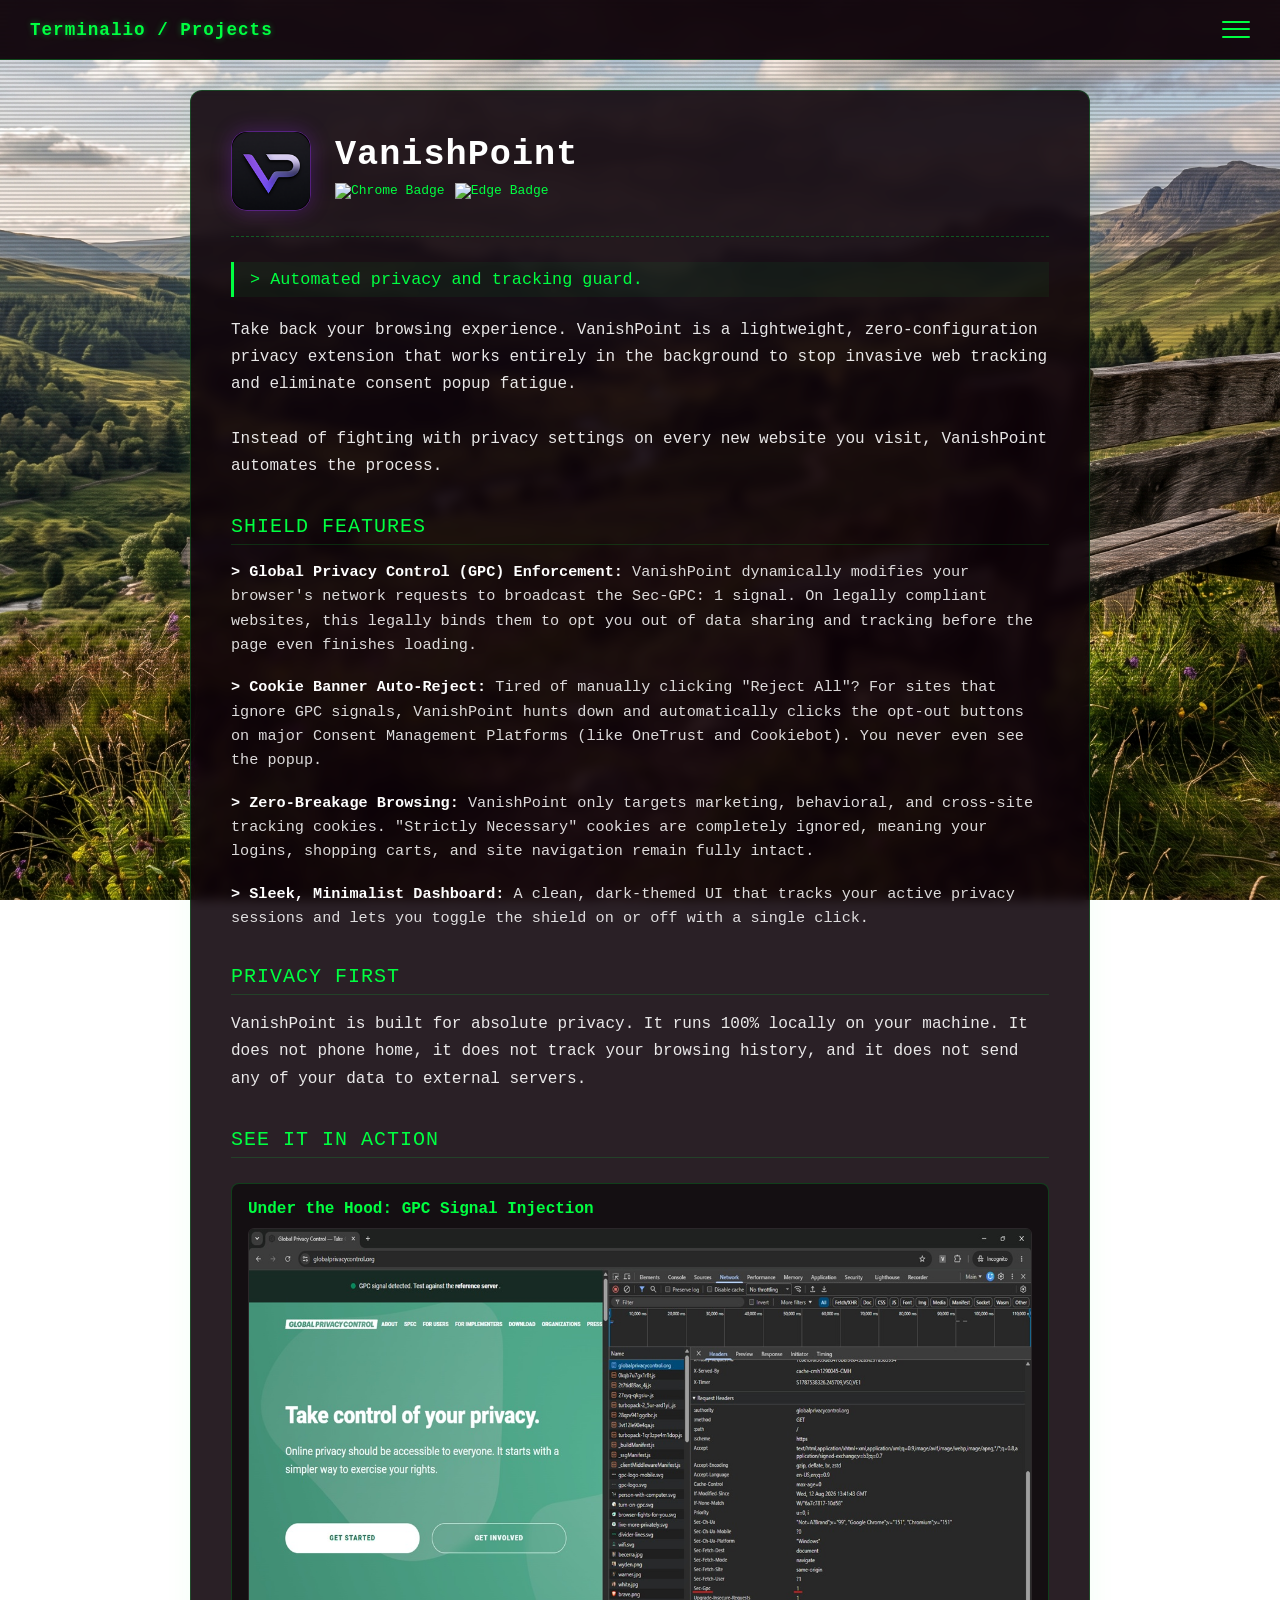
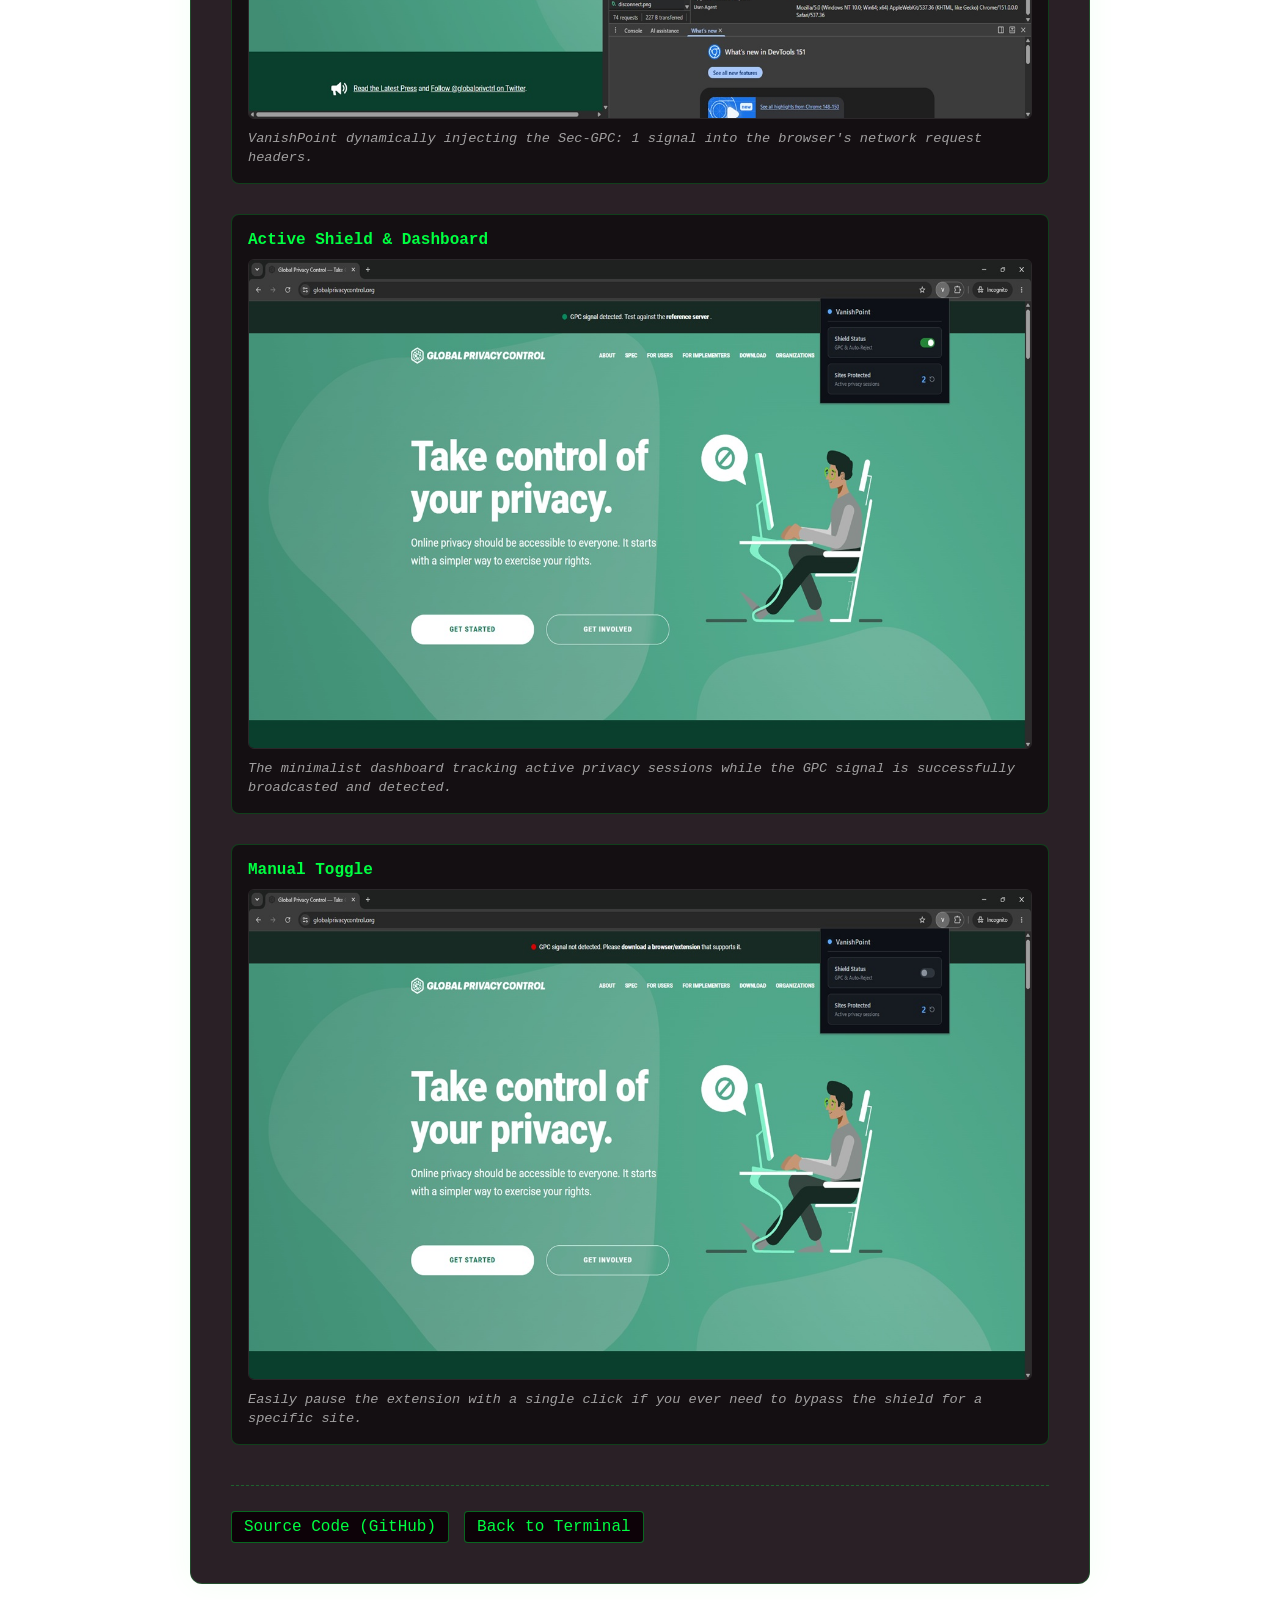
==== vanishpoint/index.html @ 239891b0 "Added new images and updated index.html and style.css for the vanish point project." ====
<!DOCTYPE html>
<html lang="en">
<head>
    <meta charset="UTF-8">
    <meta name="viewport" content="width=device-width, initial-scale=1.0">
    <title>VanishPoint — Terminalio</title>

    <link rel="icon" type="image/png" href="/assets/flavi.png"[cite: 1]>
    <link rel="stylesheet" href="/style.css">

    <style>
        body {
            display: flex;
            flex-direction: column;
            justify-content: flex-start;
            align-items: center;
            min-height: 100vh;
            padding-top: 90px;
            padding-bottom: 60px;
        }

        .showcase-container {
            max-width: 900px;
            width: 92%;
            background-color: rgba(13, 2, 8, 0.88);
            backdrop-filter: blur(6px);
            border: 1px solid rgba(0, 255, 65, 0.2);
            border-radius: 12px;
            padding: 40px;
            box-shadow: 0 0 30px rgba(0, 255, 65, 0.05);
            z-index: 10;
        }

        /* Header & Icon */
        .project-header {
            display: flex;
            align-items: center;
            gap: 24px;
            border-bottom: 1px dashed rgba(0, 255, 65, 0.3);
            padding-bottom: 25px;
            margin-bottom: 25px;
        }

        .project-icon {
            width: 80px;
            height: 80px;
            border-radius: 16px;
            border: 1px solid rgba(138, 43, 226, 0.5);
            box-shadow: 0 0 20px rgba(138, 43, 226, 0.3);
            flex-shrink: 0;
        }

        .project-meta {
            flex-grow: 1;
        }

        .project-title {
            margin: 0 0 8px 0;
            font-size: 2.2rem;
            color: #fff;
            letter-spacing: 1px;
        }

        .badges {
            display: flex;
            gap: 10px;
            flex-wrap: wrap;
            margin-top: 8px;
        }

        .badge-img {
            height: 24px;
        }

        /* Typography & Structure */
        .tagline-callout {
            border-left: 3px solid #00ff41;
            padding: 8px 16px;
            background: rgba(0, 255, 65, 0.05);
            color: #00ff41;
            font-size: 1.05rem;
            margin: 20px 0;
        }

        .lead-text {
            color: rgba(255, 255, 255, 0.9);
            font-size: 1rem;
            line-height: 1.7;
            margin-bottom: 30px;
        }

        .section-heading {
            color: #00ff41;
            font-size: 1.25rem;
            margin: 35px 0 15px 0;
            border-bottom: 1px solid rgba(0, 255, 65, 0.15);
            padding-bottom: 6px;
            text-transform: uppercase;
            letter-spacing: 1px;
        }

        .feature-item {
            margin-bottom: 18px;
            line-height: 1.6;
            color: rgba(255, 255, 255, 0.85);
            font-size: 0.95rem;
        }

        .feature-item strong {
            color: #fff;
        }

        /* Visual Screenshot Showcase */
        .showcase-gallery {
            display: flex;
            flex-direction: column;
            gap: 30px;
            margin-top: 25px;
        }

        .shot-card {
            background: rgba(0, 0, 0, 0.5);
            border: 1px solid rgba(0, 255, 65, 0.2);
            border-radius: 8px;
            padding: 16px;
            transition: border-color 0.2s;
        }

        .shot-card:hover {
            border-color: rgba(0, 255, 65, 0.5);
        }

        .shot-card h4 {
            margin: 0 0 10px 0;
            color: #00ff41;
            font-size: 1rem;
        }

        .shot-img-wrap {
            width: 100%;
            overflow: hidden;
            border-radius: 6px;
            border: 1px solid rgba(255, 255, 255, 0.1);
        }

        .shot-img-wrap img {
            width: 100%;
            height: auto;
            display: block;
        }

        .caption {
            font-size: 0.85rem;
            color: rgba(255, 255, 255, 0.6);
            margin-top: 10px;
            line-height: 1.4;
            font-style: italic;
        }

        /* Buttons & Actions */
        .action-row {
            display: flex;
            gap: 15px;
            margin-top: 40px;
            border-top: 1px dashed rgba(0, 255, 65, 0.3);
            padding-top: 25px;
        }

        .action-row a {
            text-decoration: none;
        }

        @media (max-width: 600px) {
            .project-header {
                flex-direction: column;
                align-items: flex-start;
                gap: 15px;
            }
            .showcase-container {
                padding: 20px;
            }
        }
    </style>
</head>
<body>
    <!-- Top Navigation Header -->
    <header class="terminal-nav">
        <div class="nav-brand">Terminalio / Projects</div>
        <div class="menu-container">
            <button id="menuToggle" class="hamburger-btn" aria-label="Toggle Navigation">
                <span class="bar"></span>
                <span class="bar"></span>
                <span class="bar"></span>
            </button>
            <div id="dropdownMenu" class="dropdown-menu">
                <a href="/" class="menu-link">Home / Terminal Arcade</a>
                <a href="/vanishpoint" class="menu-link active">VanishPoint</a>
                <a href="/marceline" class="menu-link disabled">Marceline (Coming Soon)</a>
            </div>
        </div>
    </header>

    <main class="showcase-container">
        <!-- Header Profile -->
        <div class="project-header">
            <img src="/assets/vp128.png" alt="VanishPoint Icon" class="project-icon">
            <div class="project-meta">
                <h1 class="project-title">VanishPoint</h1>
                <div class="badges">
                    <img src="https://img.shields.io/badge/Google_Chrome-4285F4?style=for-the-badge&logo=Google-chrome&logoColor=white" alt="Chrome Badge" class="badge-img">
                    <img src="https://img.shields.io/badge/Microsoft_Edge-0078D7?style=for-the-badge&logo=microsoft-edge&logoColor=white" alt="Edge Badge" class="badge-img">
                </div>
            </div>
        </div>

        <div class="tagline-callout">
            &gt; Automated privacy and tracking guard.
        </div>

        <p class="lead-text">
            Take back your browsing experience. VanishPoint is a lightweight, zero-configuration privacy extension that works entirely in the background to stop invasive web tracking and eliminate consent popup fatigue.<br><br>
            Instead of fighting with privacy settings on every new website you visit, VanishPoint automates the process.
        </p>

        <!-- Shield Features -->
        <div class="section-heading">Shield Features</div>
        
        <div class="feature-item">
            <strong>&gt; Global Privacy Control (GPC) Enforcement:</strong> VanishPoint dynamically modifies your browser's network requests to broadcast the <code>Sec-GPC: 1</code> signal. On legally compliant websites, this legally binds them to opt you out of data sharing and tracking before the page even finishes loading.
        </div>
        <div class="feature-item">
            <strong>&gt; Cookie Banner Auto-Reject:</strong> Tired of manually clicking "Reject All"? For sites that ignore GPC signals, VanishPoint hunts down and automatically clicks the opt-out buttons on major Consent Management Platforms (like OneTrust and Cookiebot). You never even see the popup.
        </div>
        <div class="feature-item">
            <strong>&gt; Zero-Breakage Browsing:</strong> VanishPoint only targets marketing, behavioral, and cross-site tracking cookies. "Strictly Necessary" cookies are completely ignored, meaning your logins, shopping carts, and site navigation remain fully intact.
        </div>
        <div class="feature-item">
            <strong>&gt; Sleek, Minimalist Dashboard:</strong> A clean, dark-themed UI that tracks your active privacy sessions and lets you toggle the shield on or off with a single click.
        </div>

        <!-- Privacy First -->
        <div class="section-heading">Privacy First</div>
        <p class="lead-text" style="margin-bottom: 20px;">
            VanishPoint is built for absolute privacy. It runs 100% locally on your machine. It does not phone home, it does not track your browsing history, and it does not send any of your data to external servers.
        </p>

        <!-- See It In Action -->
        <div class="section-heading">See it in Action</div>

        <div class="showcase-gallery">
            <div class="shot-card">
                <h4>Under the Hood: GPC Signal Injection</h4>
                <div class="shot-img-wrap">
                    <img src="/assets/VPSS3.jpg" alt="Network headers showing Sec-GPC: 1">
                </div>
                <div class="caption">VanishPoint dynamically injecting the Sec-GPC: 1 signal into the browser's network request headers.</div>
            </div>

            <div class="shot-card">
                <h4>Active Shield & Dashboard</h4>
                <div class="shot-img-wrap">
                    <img src="/assets/VPSS1.jpg" alt="Shield Active">
                </div>
                <div class="caption">The minimalist dashboard tracking active privacy sessions while the GPC signal is successfully broadcasted and detected.</div>
            </div>

            <div class="shot-card">
                <h4>Manual Toggle</h4>
                <div class="shot-img-wrap">
                    <img src="/assets/VPSS2.jpg" alt="Shield Inactive">
                </div>
                <div class="caption">Easily pause the extension with a single click if you ever need to bypass the shield for a specific site.</div>
            </div>
        </div>

        <div class="action-row">
            <a href="https://github.com/danielharderpi-png/VanishPoint" target="_blank">
                <button>Source Code (GitHub)</button>
            </a>
            <a href="/">
                <button>Back to Terminal</button>
            </a>
        </div>
    </main>

    <div class="scanlines"></div>

    <script>
        const menuToggle = document.getElementById('menuToggle');
        const dropdownMenu = document.getElementById('dropdownMenu');

        menuToggle.addEventListener('click', (e) => {
            e.stopPropagation();
            dropdownMenu.classList.toggle('open');
            menuToggle.classList.toggle('active');
        });

        document.addEventListener('click', (e) => {
            if (!dropdownMenu.contains(e.target) && !menuToggle.contains(e.target)) {
                dropdownMenu.classList.remove('open');
                menuToggle.classList.remove('active');
            }
        });
    </script>
</body>
</html>
---- style.css ----
* {
    box-sizing: border-box;
}

body {
    margin: 0;
    background-image: url('assets/sitebg.jpg');
    background-size: cover;
    background-position: center;
    background-repeat: no-repeat;
    background-attachment: fixed;
    color: #00ff41;
    font-family: monospace;
    display: flex;
    justify-content: center;
    align-items: center;
    min-height: 100vh; 
    padding: 80px 0 10px 0; /* Adjusted top padding to make room for fixed header */
}

/* --- TOP NAVIGATION BAR --- */
.terminal-nav {
    position: fixed;
    top: 0;
    left: 0;
    width: 100%;
    height: 60px;
    background: rgba(13, 2, 8, 0.95);
    backdrop-filter: blur(8px);
    border-bottom: 1px solid rgba(0, 255, 65, 0.25);
    display: flex;
    justify-content: space-between;
    align-items: center;
    padding: 0 30px;
    z-index: 1000;
}

.nav-brand {
    font-size: 1.1rem;
    font-weight: bold;
    letter-spacing: 1px;
    color: #00ff41;
    text-shadow: 0 0 6px rgba(0, 255, 65, 0.4);
}

.menu-container {
    position: relative;
}

/* Hamburger Icon */
.hamburger-btn {
    background: transparent;
    border: none;
    cursor: pointer;
    display: flex;
    flex-direction: column;
    justify-content: space-around;
    width: 28px;
    height: 22px;
    padding: 0;
}

.hamburger-btn:hover {
    background: transparent;
}

.hamburger-btn .bar {
    width: 100%;
    height: 2px;
    background-color: #00ff41;
    border-radius: 2px;
    transition: all 0.25s ease-in-out;
}

.hamburger-btn.active .bar:nth-child(1) {
    transform: translateY(7px) rotate(45deg);
}
.hamburger-btn.active .bar:nth-child(2) {
    opacity: 0;
}
.hamburger-btn.active .bar:nth-child(3) {
    transform: translateY(-7px) rotate(-45deg);
}

/* Dropdown Directory */
.dropdown-menu {
    position: absolute;
    top: 45px;
    right: 0;
    width: 250px;
    background: rgba(13, 2, 8, 0.98);
    border: 1px solid rgba(0, 255, 65, 0.4);
    box-shadow: 0 8px 24px rgba(0, 0, 0, 0.8);
    border-radius: 6px;
    display: flex;
    flex-direction: column;
    opacity: 0;
    transform: translateY(-10px);
    pointer-events: none;
    transition: opacity 0.2s ease, transform 0.2s ease;
}

.dropdown-menu.open {
    opacity: 1;
    transform: translateY(0);
    pointer-events: auto;
}

.menu-link {
    padding: 12px 18px;
    color: rgba(0, 255, 65, 0.85);
    text-decoration: none;
    font-size: 14px;
    border-bottom: 1px solid rgba(0, 255, 65, 0.1);
    transition: background 0.15s, color 0.15s;
}

.menu-link:last-child {
    border-bottom: none;
}

.menu-link:hover {
    background: rgba(0, 255, 65, 0.15);
    color: #00ff41;
}

.menu-link.active {
    border-left: 3px solid #00ff41;
    font-weight: bold;
    color: #00ff41;
    background: rgba(0, 255, 65, 0.05);
}

.menu-link.disabled {
    opacity: 0.4;
    pointer-events: none;
}

/* --- SITE LAYOUT --- */
.layout-container {
    display: flex;
    width: 95%;
    max-width: 1800px;
    justify-content: space-between;
    align-items: flex-start;
    gap: 40px;
}

.game-column {
    flex: 1;
    display: flex;
    flex-direction: column;
    align-items: center;
    background-color: rgba(13, 2, 8, 0.85);
    backdrop-filter: blur(6px);
    padding: 30px;
    border-radius: 12px;
    border: 1px solid rgba(0, 255, 65, 0.15);
    width: 100%;
}

.controls {
    display: flex;
    gap: 15px;
    align-items: center;
    font-size: 18px;
    margin-bottom: 20px;
    z-index: 10; 
}

select, button {
    background-color: #0d0208;
    color: #00ff41;
    border: 1px solid rgba(0, 255, 65, 0.4);
    border-radius: 4px;
    padding: 6px 12px;
    font-family: monospace;
    font-size: 16px;
    cursor: pointer;
    transition: 0.2s;
}

button:hover, select:hover {
    background-color: #00ff41;
    color: #0d0208;
}

canvas {
    background-color: transparent;
    border: none;
    box-shadow: none;
    max-width: 100%;
    height: auto;
}

.profile-column {
    display: flex;
    flex-direction: column;
    align-items: center;
    gap: 15px;
    width: 350px;
    background-color: rgba(13, 2, 8, 0.85);
    backdrop-filter: blur(6px);
    padding: 30px;
    border-radius: 12px;
    border: 1px solid rgba(0, 255, 65, 0.15);
    z-index: 10;
}

.profile-pic {
    width: 100%;
    height: auto;
    border: 1px solid rgba(0, 255, 65, 0.3);
    border-radius: 6px;
    display: block;
    object-fit: cover;
}

.profile-column h2 { margin: 0; font-size: 26px; text-align: center; }

.bio-text {
    font-size: 14px;
    line-height: 1.6;
    text-align: center;
    color: rgba(0, 255, 65, 0.85);
    margin: 0;
}

.links { display: flex; flex-direction: column; align-items: center; gap: 15px; margin-top: 10px; }
.links a { color: #00ff41; text-decoration: none; font-size: 16px; transition: 0.2s; word-break: break-all;}
.links a:hover { text-decoration: underline; background-color: rgba(0, 255, 65, 0.15); padding: 2px 4px; border-radius: 3px;}

.leaderboard-panel {
    width: 100%;
    margin-top: 20px;
    border-top: 1px dashed rgba(0, 255, 65, 0.3);
    padding-top: 20px;
    z-index: 10;
}

.leaderboard-panel h3 {
    margin: 0 0 15px 0;
    font-size: 18px;
    color: #fff;
    text-align: left;
}

.scores-grid {
    display: flex;
    justify-content: space-between;
    gap: 20px;
}

.score-card {
    flex: 1;
    display: flex;
    justify-content: space-between;
    background-color: rgba(0, 255, 65, 0.05);
    padding: 12px 20px;
    border-radius: 6px;
    border: 1px solid rgba(0, 255, 65, 0.2);
    font-size: 14px;
    align-items: center;
}

.score-card.empty {
    opacity: 0.4;
    border-style: dashed;
}

.rank { font-weight: bold; color: #fff; }
.name { flex-grow: 1; margin-left: 15px; }

.scanlines {
    position: fixed;
    top: 0; left: 0; width: 100vw; height: 100vh;
    background: linear-gradient(rgba(18, 16, 16, 0) 50%, rgba(0, 0, 0, 0.15) 50%);
    background-size: 100% 4px;
    pointer-events: none; 
    z-index: 5;
}

@keyframes shake {
    0% { transform: translate(2px, 2px) rotate(0deg); }
    20% { transform: translate(-3px, 0px) rotate(1deg); }
    40% { transform: translate(2px, -2px) rotate(1deg); }
    60% { transform: translate(-3px, 2px) rotate(0deg); }
    80% { transform: translate(3px, -1px) rotate(-1deg); }
    100% { transform: translate(0px, 0px) rotate(0deg); }
}
.shake {
    animation: shake 0.2s cubic-bezier(.36,.07,.19,.97) both;
}

.hidden { display: none !important; }

.modal {
    position: fixed; 
    top: 0; left: 0; width: 100vw; height: 100vh;
    background-color: rgba(13, 2, 8, 0.9);
    display: flex; 
    justify-content: center; 
    align-items: center;
    z-index: 100;
}

.modal-content {
    background-color: rgba(13, 2, 8, 0.95);
    padding: 40px; 
    border-radius: 8px;
    border: 1px solid #00ff41;
    text-align: center; 
    box-shadow: 0 0 30px rgba(0, 255, 65, 0.4);
}

.modal-content h3 { margin-top: 0; }

.modal-content input {
    background-color: #0d0208; 
    color: #00ff41;
    border: 1px solid rgba(0, 255, 65, 0.5);
    padding: 10px; 
    margin: 15px 0; 
    font-family: monospace; 
    font-size: 20px;
    text-align: center; 
    text-transform: uppercase; 
    outline: none;
    width: 200px;
}

@media (max-width: 1400px) {
    .layout-container {
        flex-direction: column;
        align-items: center;
    }
    
    .profile-column {
        width: 100%;
        max-width: 800px; 
    }

    .scores-grid {
        flex-direction: column; 
    }
}

/* Terminal Hint */
#terminal-hint {
    position: fixed;
    bottom: 10px;
    right: 20px;
    color: rgba(255, 255, 255, 0.4);
    font-family: monospace;
    font-size: 14px;
    z-index: 100;
    pointer-events: none;
}

/* Terminal Overlay */
#terminal-overlay {
    position: fixed;
    bottom: 0;
    left: 0;
    width: 100%;
    height: 45vh; 
    background: rgba(0, 0, 0, 0.85);
    backdrop-filter: blur(5px);
    color: #00ff00;
    font-family: monospace;
    z-index: 1000;
    padding: 20px;
    box-sizing: border-box;
    display: flex;
    flex-direction: column;
    overflow-y: auto;
}

#terminal-output {
    margin-bottom: 10px;
    white-space: pre-wrap;
    line-height: 1.5;
}

.terminal-input-line {
    display: flex;
    align-items: center;
}

.prompt {
    margin-right: 10px;
    color: #00ff00;
}

#terminal-input {
    background: transparent;
    border: none;
    color: #00ff00;
    font-family: monospace;
    font-size: 16px;
    flex-grow: 1;
    outline: none;
}

/* Blinking Placeholder for Terminal Hint */
.blink-placeholder::placeholder {
    color: rgba(0, 255, 65, 0.6);
    animation: blink 1.5s step-end infinite;
}

@keyframes blink {
    50% { opacity: 0; }
}

@media (max-width: 1024px), (pointer: coarse) {
    body {
        height: 100dvh;
        min-height: 100dvh;
        padding: 0;
        overflow: hidden;
    }
    
    .controls, .profile-column, .leaderboard-panel, #terminal-hint {
        display: none !important;
    }
    
    .game-column {
        padding: 0;
        border: none;
        background-color: transparent;
        backdrop-filter: none;
        width: 100vw;
        height: 100dvh;
        display: flex;
        justify-content: center;
        align-items: center;
    }
    .layout-container {
        width: 100%;
        height: 100dvh;
        margin: 0;
        gap: 0;
    }
}
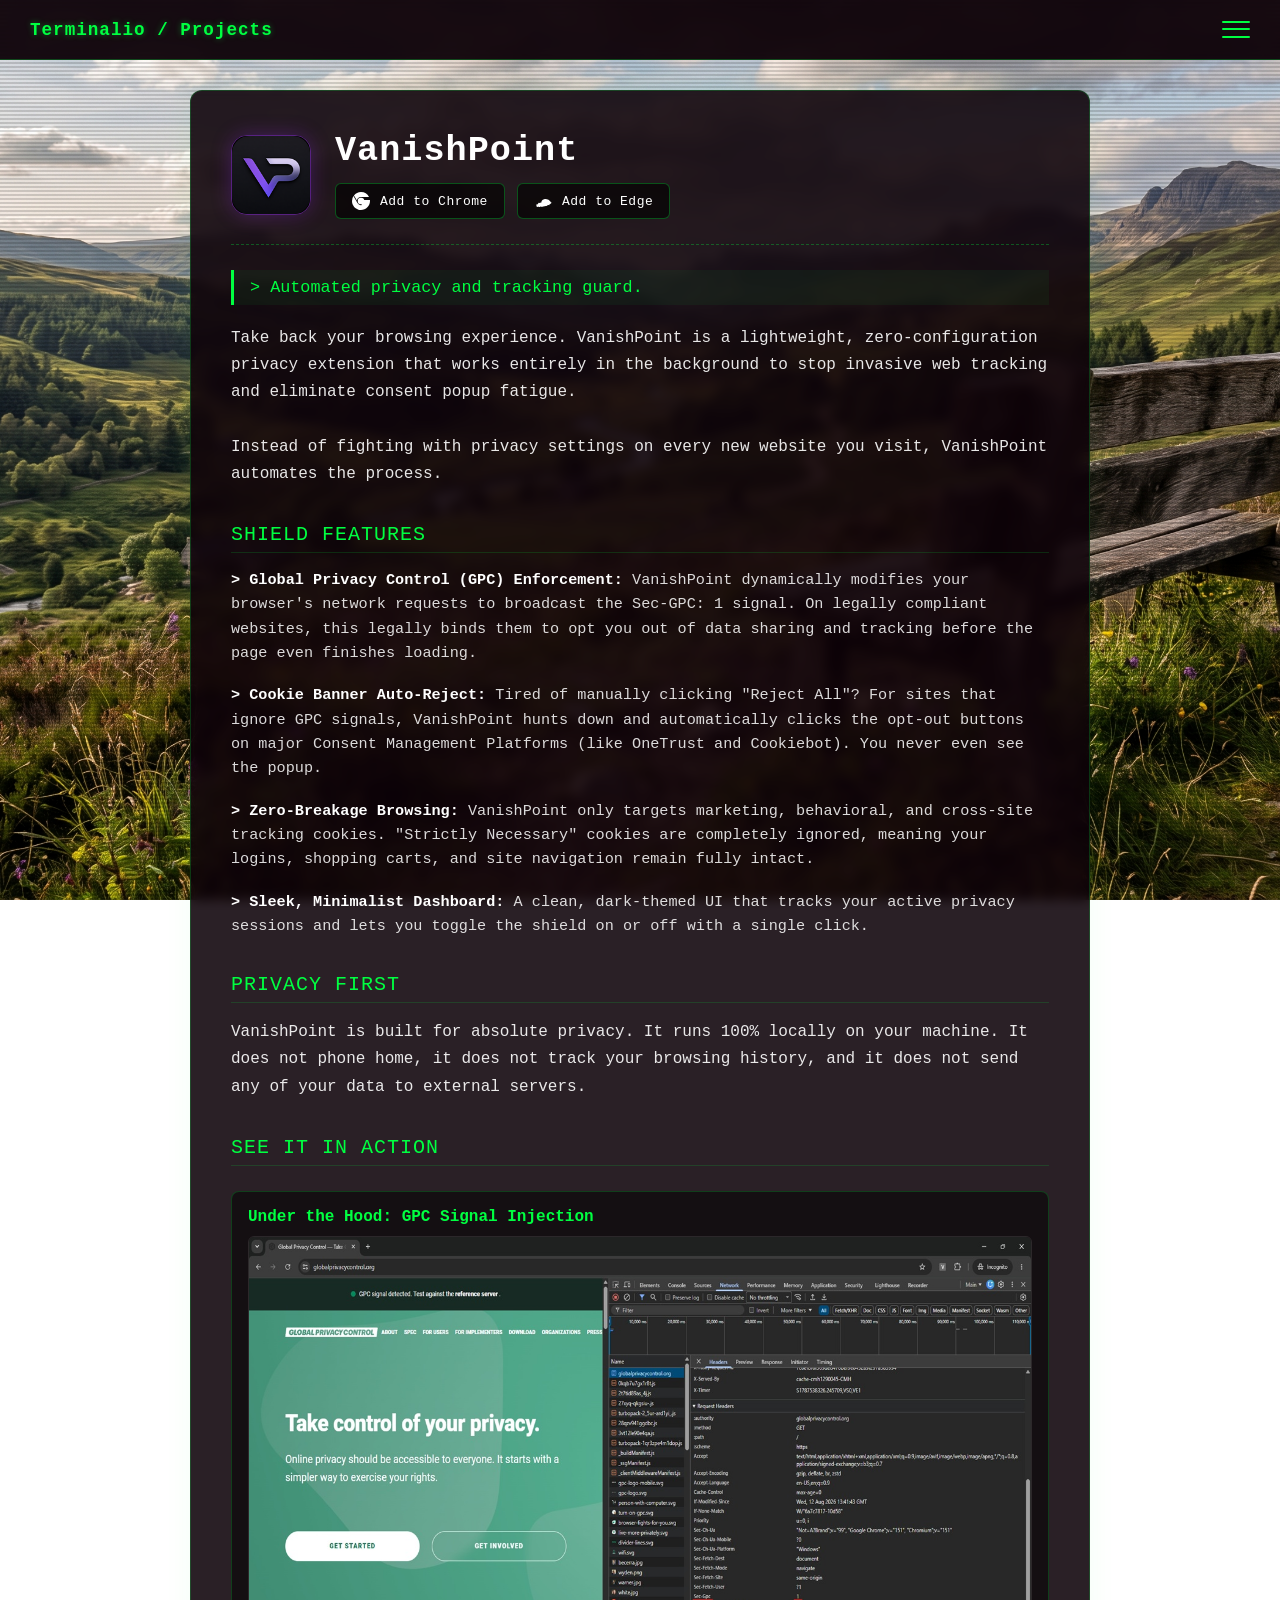
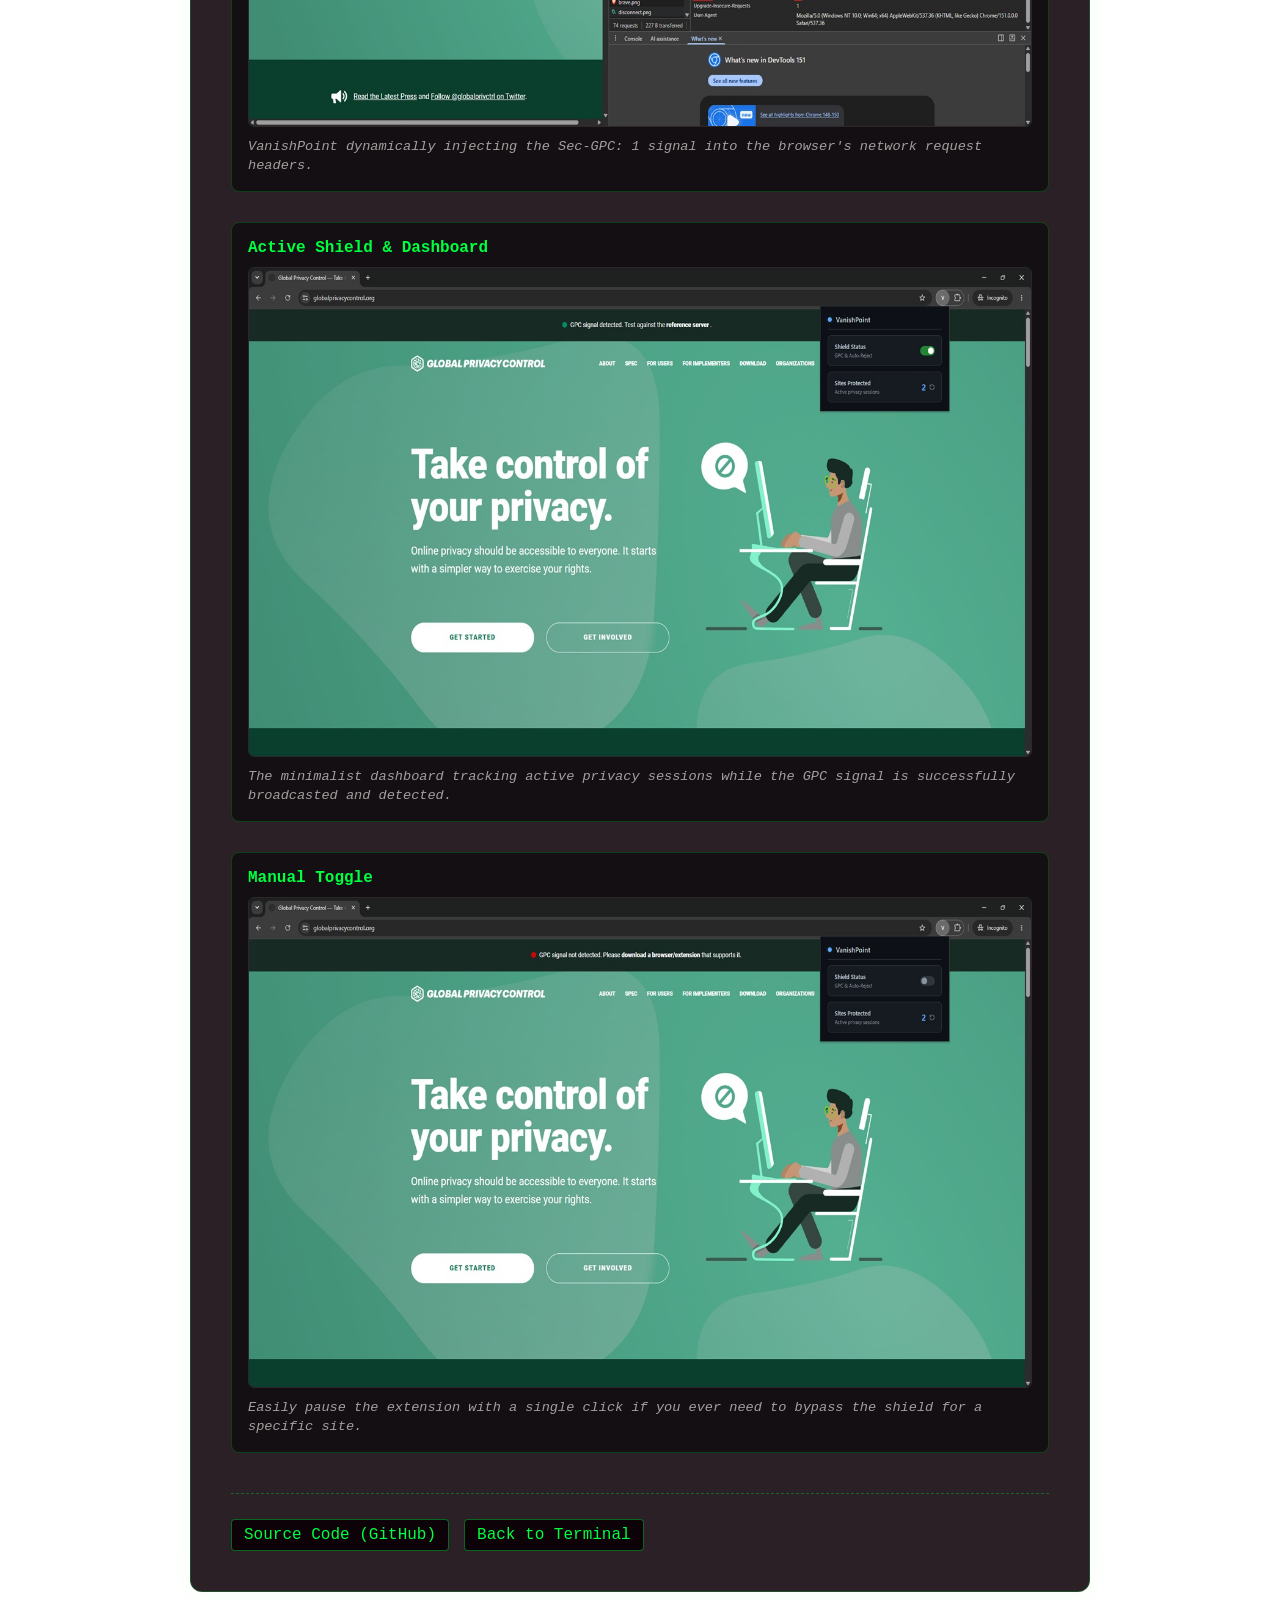
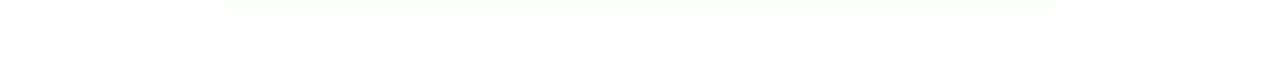
==== commit da5c9a44: "Updated project page." ====
--- a/vanishpoint/index.html
+++ b/vanishpoint/index.html
@@ -55,21 +55,63 @@
         }
 
         .project-title {
-            margin: 0 0 8px 0;
+            margin: 0 0 12px 0;
             font-size: 2.2rem;
             color: #fff;
             letter-spacing: 1px;
         }
 
-        .badges {
-            display: flex;
+        /* Sleek Store Download Buttons */
+        .store-buttons {
+            display: flex;
+            gap: 12px;
+            flex-wrap: wrap;
+        }
+
+        .store-btn {
+            display: inline-flex;
+            align-items: center;
             gap: 10px;
-            flex-wrap: wrap;
-            margin-top: 8px;
-        }
-
-        .badge-img {
-            height: 24px;
+            padding: 8px 16px;
+            background: rgba(0, 0, 0, 0.6);
+            border: 1px solid rgba(0, 255, 65, 0.3);
+            border-radius: 6px;
+            color: #fff;
+            text-decoration: none;
+            font-size: 13px;
+            letter-spacing: 0.5px;
+            transition: all 0.2s ease;
+        }
+
+        .store-btn svg {
+            width: 18px;
+            height: 18px;
+            fill: currentColor;
+            transition: transform 0.2s ease;
+        }
+
+        .store-btn.chrome:hover {
+            border-color: #4285F4;
+            background: rgba(66, 133, 244, 0.12);
+            color: #ffffff;
+            box-shadow: 0 0 12px rgba(66, 133, 244, 0.3);
+        }
+
+        .store-btn.chrome:hover svg {
+            color: #4285F4;
+            transform: scale(1.1);
+        }
+
+        .store-btn.edge:hover {
+            border-color: #0078D7;
+            background: rgba(0, 120, 215, 0.12);
+            color: #ffffff;
+            box-shadow: 0 0 12px rgba(0, 120, 215, 0.3);
+        }
+
+        .store-btn.edge:hover svg {
+            color: #0078D7;
+            transform: scale(1.1);
         }
 
         /* Typography & Structure */
@@ -206,9 +248,19 @@
             <img src="/assets/vp128.png" alt="VanishPoint Icon" class="project-icon">
             <div class="project-meta">
                 <h1 class="project-title">VanishPoint</h1>
-                <div class="badges">
-                    <img src="https://img.shields.io/badge/Google_Chrome-4285F4?style=for-the-badge&logo=Google-chrome&logoColor=white" alt="Chrome Badge" class="badge-img">
-                    <img src="https://img.shields.io/badge/Microsoft_Edge-0078D7?style=for-the-badge&logo=microsoft-edge&logoColor=white" alt="Edge Badge" class="badge-img">
+                <div class="store-buttons">
+                    <a href="https://chromewebstore.google.com/detail/kdmpicmbpibfpkpiaplpcebflgncmhkd?utm_source=item-share-cb" target="_blank" rel="noopener noreferrer" class="store-btn chrome">
+                        <svg viewBox="0 0 24 24">
+                            <path d="M12 0C8.21 0 4.831 1.757 2.632 4.501l3.953 6.848A5.454 5.454 0 0 1 12 6.545h10.691A12 12 0 0 0 12 0zM1.931 5.47A11.943 11.943 0 0 0 0 12c0 6.012 4.42 10.991 10.189 11.864l3.953-6.847a5.45 5.45 0 0 1-6.865-2.29l-.022-.038-5.324-9.219zm13.435 6.53a5.455 5.455 0 0 1-2.146 4.318l-5.323 9.22A11.966 11.966 0 0 0 12 24c6.627 0 12-5.373 12-12 0-.414-.021-.823-.062-1.227H13.684a5.435 5.435 0 0 1 1.682 1.227zM12 7.636a4.364 4.364 0 1 0 0 8.728 4.364 4.364 0 0 0 0-8.728z"/>
+                        </svg>
+                        <span>Add to Chrome</span>
+                    </a>
+                    <a href="https://microsoftedge.microsoft.com/addons/detail/vanishpoint/lfocnamklnomocejonligohncjgjmnmm" target="_blank" rel="noopener noreferrer" class="store-btn edge">
+                        <svg viewBox="0 0 24 24">
+                            <path d="M23.003 14.593c-.11-.274-.326-.644-.654-1.11-.328-.466-.757-.978-1.286-1.536a11.233 11.233 0 0 0-1.785-1.46c-.66-.43-1.343-.728-2.05-.893a7.487 7.487 0 0 0-1.996-.239c-.58 0-1.168.08-1.764.24-.596.16-1.157.42-1.683.781-.527.362-.977.838-1.35 1.428-.374.59-.56 1.306-.56 2.148 0 .61.127 1.15.38 1.62.254.47.59.84.01.02.42 1.11.93 1.11 1.53 0 .74-.23 1.35-.69 1.83-.46.48-.99.72-1.59.72-.6 0-1.15-.22-1.65-.66-.5-.44-.9-.98-1.2-1.62-.3-.64-.45-1.33-.45-2.07 0-1.38.38-2.61 1.14-3.69.76-1.08 1.77-1.92 3.03-2.52 1.26-.6 2.68-.9 4.26-.9 1.32 0 2.53.22 3.63.66 1.1.44 2.03 1.07 2.79 1.89.76.82 1.33 1.81 1.71 2.97.38 1.16.57 2.45.57 3.87 0 1.6-.26 3.09-.78 4.47-.52 1.38-1.26 2.56-2.22 3.54-.96.98-2.12 1.74-3.48 2.28-1.36.54-2.88.81-4.56.81-1.76 0-3.37-.34-4.83-1.02a11.95 11.95 0 0 1-3.75-2.73c-1.06-1.14-1.88-2.49-2.46-4.05C.28 17.55 0 15.86 0 14.12c0-1.94.38-3.75 1.14-5.43.76-1.68 1.82-3.14 3.18-4.38C5.68 3.07 7.29 2.07 9.15 1.31 11.01.55 13.06.17 15.3.17c1.32 0 2.54.14 3.66.42 1.12.28 2.09.68 2.91 1.2.82.52 1.48 1.14 1.98 1.86.5.72.8 1.5.9 2.34-.14-.02-.38-.05-.72-.09-.34-.04-.77-.06-1.29-.06-1.16 0-2.21.2-3.15.6-.94.4-1.74.96-2.4 1.68-.66.72-1.16 1.58-1.5 2.58-.34 1-.51 2.1-.51 3.3 0 .84.14 1.64.42 2.4.28.76.7 1.42 1.26 1.98.56.56 1.25.99 2.07 1.29.82.3 1.76.45 2.82.45 1.3 0 2.37-.25 3.21-.75.84-.5 1.47-1.12 1.89-1.86.42-.74.65-1.5.69-2.28.04-.78-.1-1.42-.42-1.92z"/>
+                        </svg>
+                        <span>Add to Edge</span>
+                    </a>
                 </div>
             </div>
         </div>
